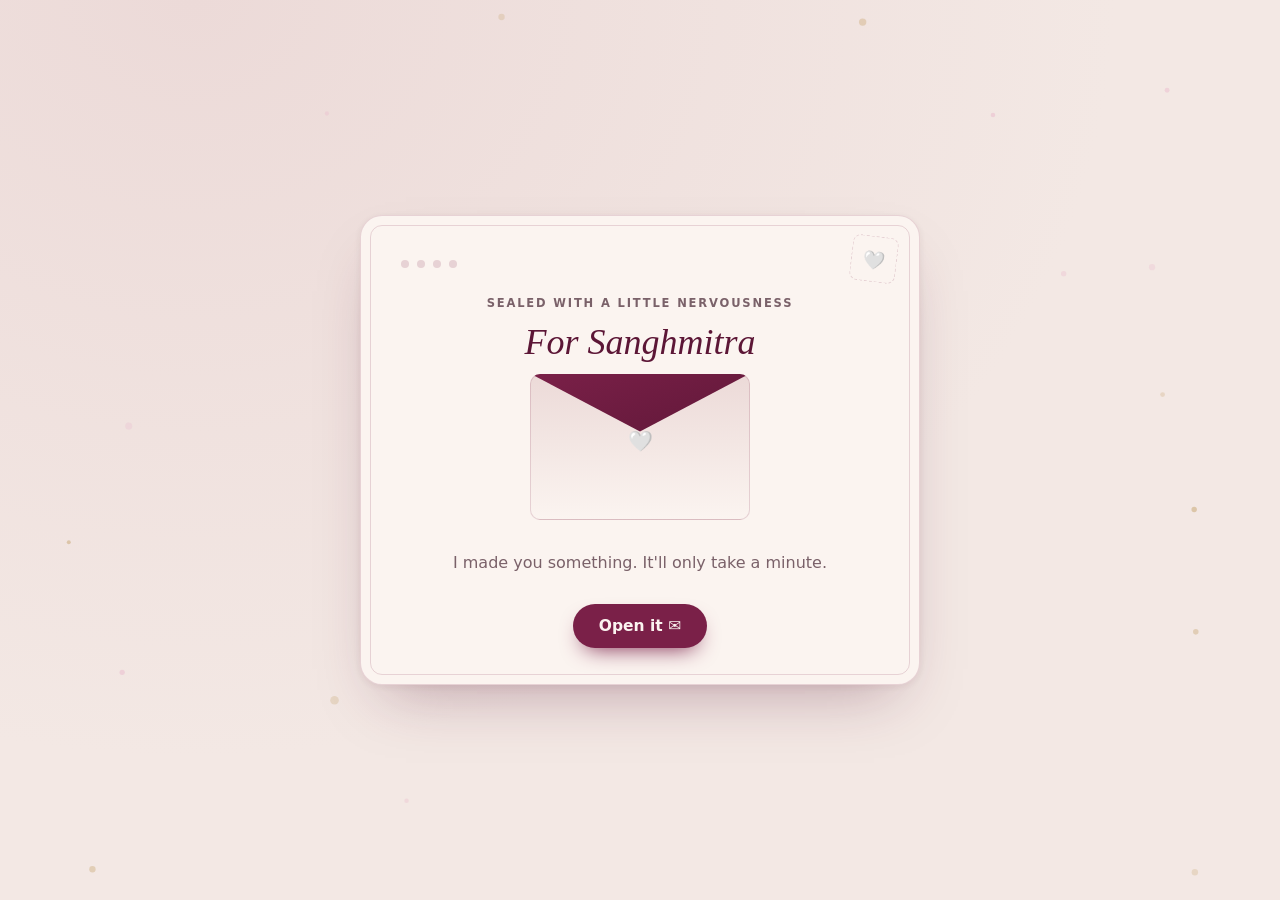
==== index.html @ fad1f563 "last commit" ====
<!doctype html>
<html lang="en">
<head>
<meta charset="UTF-8" />
<meta name="viewport" content="width=device-width, initial-scale=1, viewport-fit=cover" />
<title>For Sanghmitra</title>
<link rel="icon" href="data:image/svg+xml,%3Csvg xmlns='http://www.w3.org/2000/svg' viewBox='0 0 32 32'%3E%3Ctext y='24' font-size='26'%3E%F0%9F%A4%8D%3C/text%3E%3C/svg%3E" />
<link rel="stylesheet" href="styles.css" />
</head>
<body>
<canvas id="bg-canvas"></canvas>

<div class="wrap">
  <div class="card" id="card">
    <div class="stamp">🤍</div>
    <div class="dots" id="dots">
      <span data-step="1"></span>
      <span data-step="2"></span>
      <span data-step="3"></span>
      <span data-step="4"></span>
    </div>

    <!-- ENVELOPE -->
    <section class="page center visible" id="page-envelope">
      <span class="eyebrow">sealed with a little nervousness</span>
      <h1 class="font-display">For Sanghmitra</h1>
      <div class="envelope-art" id="envelope-art">
        <div class="envelope-body"></div>
        <div class="envelope-heart">🤍</div>
        <div class="envelope-flap"></div>
      </div>
      <p class="lede" style="margin-left:auto;margin-right:auto;">I made you something. It'll only take a minute.</p>
      <div class="actions">
        <button class="btn btn-primary" id="btn-open">Open it ✉️</button>
      </div>
    </section>

    <!-- PAGE 1: angry -->
    <section class="page" id="page-1">
      <span class="eyebrow">step 1</span>
      <h1 class="font-display">Hii Sanghmitra</h1>
      <h2 class="question">Are you still angry with me?</h2>
      <div class="stage" id="stage-1">
        <button class="btn btn-ghost btn-anchor" id="no-1">No</button>
        <button class="btn btn-primary btn-anchor" id="yes-1">Yes</button>
      </div>
      <div class="dodge-caption" id="caption-1"></div>
    </section>

    <!-- PAGE 2: like -->
    <section class="page" id="page-2">
      <span class="eyebrow">step 2</span>
      <h1 class="font-display">Okay, one more question</h1>
      <h2 class="question">Do you like me… even just a tiny bit? 🥺</h2>
      <div class="stage" id="stage-2">
        <button class="btn btn-primary btn-anchor" id="yes-2">Yes</button>
        <button class="btn btn-ghost btn-anchor" id="no-2">No</button>
      </div>
      <div class="dodge-caption" id="caption-2"></div>
    </section>

    <!-- PAGE 3: feedback form -->
    <section class="page" id="page-3">
      <span class="eyebrow">step 3</span>
      <h1 class="font-display">Alright, now really talk to me</h1>
      <p class="lede">Say whatever you want — I'm listening, no judgment.</p>
      <form id="feedback-form">
        <div class="field">
          <label for="liked">Something you like about me (or about us)</label>
          <textarea id="liked" placeholder="…"></textarea>
        </div>
        <div class="field">
          <label for="disliked">Something you don't like, or wish were different</label>
          <textarea id="disliked" placeholder="…"></textarea>
        </div>
        <div class="field">
          <label for="extra">Anything else on your mind? <span style="text-transform:none;">(optional)</span></label>
          <textarea id="extra" placeholder="…"></textarea>
        </div>
        <div class="form-note" id="form-note"></div>
        <button type="submit" class="btn btn-primary btn-submit" id="btn-submit">Send it to him 💌</button>
      </form>
    </section>

    <!-- PAGE 4: thank you -->
    <section class="page" id="page-4">
      <span class="eyebrow">step 4</span>
      <h1 class="font-display">Got it. 🤍</h1>
      <p class="lede">Thank you for trusting me with that. I mean it.</p>
      <div class="receipt" id="receipt"></div>
      <p class="signoff">— from him, with love.</p>
    </section>

  </div>
</div>

<script src="script.js"></script>
</body>
</html>
---- styles.css ----
/* ---------------------------------------------------------
   For Sanghmitra — a little letter of a website
   Theme: candlelit letter paper. Wine + muted gold on blush
   paper (light) / deep aubergine on warm parchment ink (dark).
--------------------------------------------------------- */

:root {
  --bg: #f3e8e4;
  --bg-2: #ecdad8;
  --paper: #fbf4f0;
  --ink: #2b1b22;
  --ink-soft: #7a6169;
  --accent: #7a2048;
  --accent-strong: #5c1636;
  --accent-2: #b8863b;
  --line: rgba(122, 32, 72, 0.16);
  --shadow: 0 30px 60px -25px rgba(90, 25, 55, 0.35), 0 2px 8px rgba(90, 25, 55, 0.08);
  --radius: 22px;
}

@media (prefers-color-scheme: dark) {
  :root {
    --bg: #190f20;
    --bg-2: #24162c;
    --paper: #251829;
    --ink: #f3e3e9;
    --ink-soft: #c6a9b7;
    --accent: #e9a9c9;
    --accent-strong: #f5c4dc;
    --accent-2: #dcae57;
    --line: rgba(233, 169, 201, 0.2);
    --shadow: 0 30px 60px -25px rgba(0, 0, 0, 0.6), 0 2px 8px rgba(0, 0, 0, 0.3);
  }
}

* { box-sizing: border-box; }

html, body {
  height: 100%;
}

body {
  margin: 0;
  min-height: 100vh;
  background: radial-gradient(120% 140% at 15% 0%, var(--bg-2), var(--bg) 60%);
  color: var(--ink);
  font-family: Optima, Candara, "Noto Sans", "Segoe UI", system-ui, -apple-system, sans-serif;
  display: flex;
  align-items: center;
  justify-content: center;
  padding: 28px 16px;
  overflow-x: hidden;
  transition: background 0.4s ease, color 0.4s ease;
}

.font-display {
  font-family: "Palatino Linotype", "Book Antiqua", Palatino, "Iowan Old Style", Georgia, serif;
  font-style: italic;
}

#bg-canvas {
  position: fixed;
  inset: 0;
  width: 100%;
  height: 100%;
  z-index: 0;
  pointer-events: none;
}

.wrap {
  position: relative;
  z-index: 1;
  width: 100%;
  max-width: 560px;
}

.card {
  position: relative;
  background: var(--paper);
  border-radius: var(--radius);
  box-shadow: var(--shadow);
  border: 1px solid var(--line);
  padding: 44px 40px 36px;
  overflow: hidden;
}

.card::before {
  content: "";
  position: absolute;
  inset: 9px;
  border: 1px solid var(--line);
  border-radius: calc(var(--radius) - 10px);
  pointer-events: none;
}

.stamp {
  position: absolute;
  top: 20px;
  right: 22px;
  width: 46px;
  height: 46px;
  border: 1.5px dashed var(--line);
  border-radius: 8px;
  transform: rotate(7deg);
  display: flex;
  align-items: center;
  justify-content: center;
  color: var(--accent);
  font-size: 18px;
}

.dots {
  display: flex;
  gap: 8px;
  margin-bottom: 28px;
  height: 8px;
}

.dots span {
  width: 8px;
  height: 8px;
  border-radius: 50%;
  background: var(--line);
  transition: background 0.3s ease, transform 0.3s ease;
}

.dots span.active {
  background: var(--accent-2);
  transform: scale(1.2);
}

.dots[hidden] { display: none; }

.eyebrow {
  display: block;
  font-size: 11.5px;
  letter-spacing: 0.16em;
  text-transform: uppercase;
  color: var(--ink-soft);
  margin-bottom: 12px;
  font-weight: 600;
}

.page h1 {
  font-size: clamp(28px, 6vw, 36px);
  line-height: 1.15;
  margin: 0 0 10px;
  color: var(--accent-strong);
  text-wrap: balance;
  font-weight: 500;
}

.page h2.question {
  font-family: inherit;
  font-style: normal;
  font-size: clamp(19px, 4.4vw, 22px);
  font-weight: 600;
  line-height: 1.4;
  margin: 0 0 30px;
  color: var(--ink);
  text-wrap: balance;
}

.page p.lede {
  font-size: 16px;
  line-height: 1.6;
  color: var(--ink-soft);
  margin: 0 0 28px;
  max-width: 44ch;
}

/* ---------- pages ---------- */

.page {
  display: none;
}

.page.visible {
  display: block;
  animation: page-in 0.5s cubic-bezier(0.2, 0.7, 0.3, 1) both;
}

@keyframes page-in {
  from { opacity: 0; transform: translateY(10px); }
  to   { opacity: 1; transform: translateY(0); }
}

/* ---------- envelope ---------- */

#page-envelope .envelope-art {
  width: 100%;
  max-width: 220px;
  margin: 6px auto 30px;
  aspect-ratio: 3 / 2;
  position: relative;
}

.envelope-body {
  position: absolute;
  inset: 0;
  background: linear-gradient(180deg, var(--bg-2), var(--paper));
  border: 1.5px solid var(--line);
  border-radius: 10px;
}

.envelope-flap {
  position: absolute;
  top: 0;
  left: 0;
  right: 0;
  height: 58%;
  background: linear-gradient(160deg, var(--accent), var(--accent-strong));
  clip-path: polygon(0 0, 100% 0, 50% 68%);
  border-radius: 10px 10px 0 0;
  transform-origin: top center;
  transition: transform 0.7s cubic-bezier(0.3, 0.7, 0.2, 1);
}

.envelope-heart {
  position: absolute;
  top: 46%;
  left: 50%;
  transform: translate(-50%, -50%);
  font-size: 20px;
  color: var(--accent-2);
}

#page-envelope.opening .envelope-flap {
  transform: rotateX(180deg) translateY(-2px);
}

.page.center { text-align: center; }

/* ---------- buttons ---------- */

.actions {
  display: flex;
  gap: 14px;
  flex-wrap: wrap;
}

.page.center .actions { justify-content: center; }

.btn {
  appearance: none;
  border: none;
  cursor: pointer;
  font: inherit;
  font-weight: 600;
  font-size: 15.5px;
  padding: 13px 26px;
  border-radius: 999px;
  transition: transform 0.15s ease, box-shadow 0.15s ease, background 0.2s ease;
  white-space: nowrap;
}

.btn:focus-visible {
  outline: 2px solid var(--accent-2);
  outline-offset: 3px;
}

.btn-primary {
  background: var(--accent);
  color: var(--paper);
  box-shadow: 0 10px 22px -10px var(--accent);
}
.btn-primary:hover { transform: translateY(-1px); }
.btn-primary:active { transform: translateY(0); }

.btn-ghost {
  background: transparent;
  color: var(--ink);
  border: 1.5px solid var(--line);
}
.btn-ghost:hover { background: var(--bg-2); }

.stage {
  position: relative;
  min-height: 150px;
}

@media (min-width: 480px) {
  .stage { min-height: 120px; }
}

.stage .btn-dodge {
  position: absolute;
  z-index: 2;
}

.stage .btn-anchor {
  position: relative;
  z-index: 1;
}

.dodge-caption {
  margin-top: 14px;
  min-height: 20px;
  font-size: 13.5px;
  color: var(--ink-soft);
  font-style: italic;
}

/* ---------- form ---------- */

.field {
  margin-bottom: 20px;
}

.field label {
  display: block;
  font-size: 12.5px;
  letter-spacing: 0.06em;
  text-transform: uppercase;
  color: var(--ink-soft);
  font-weight: 600;
  margin-bottom: 8px;
}

.field textarea {
  width: 100%;
  resize: vertical;
  min-height: 68px;
  font: inherit;
  font-size: 15px;
  color: var(--ink);
  background: var(--bg-2);
  border: 1.5px solid transparent;
  border-radius: 12px;
  padding: 12px 14px;
  line-height: 1.5;
  transition: border-color 0.2s ease, background 0.2s ease;
}

.field textarea::placeholder { color: var(--ink-soft); opacity: 0.7; }

.field textarea:focus {
  outline: none;
  border-color: var(--accent);
  background: var(--paper);
}

.form-note {
  font-size: 13px;
  color: var(--ink-soft);
  min-height: 18px;
  margin: -6px 0 18px;
}

.form-note.error { color: var(--accent); }

.btn-submit {
  width: 100%;
  font-size: 16px;
  padding: 15px 26px;
}

.btn-submit[disabled] {
  opacity: 0.7;
  cursor: default;
  transform: none !important;
}

/* ---------- thank you ---------- */

.receipt {
  margin-top: 22px;
  border: 1px dashed var(--line);
  border-radius: 14px;
  padding: 18px 20px;
  background: var(--bg-2);
}

.receipt .r-row {
  margin-bottom: 14px;
}
.receipt .r-row:last-child { margin-bottom: 0; }

.receipt .r-label {
  font-size: 11px;
  letter-spacing: 0.1em;
  text-transform: uppercase;
  color: var(--ink-soft);
  font-weight: 600;
  margin-bottom: 4px;
}

.receipt .r-value {
  font-size: 14.5px;
  line-height: 1.5;
  color: var(--ink);
  white-space: pre-wrap;
  overflow-wrap: anywhere;
}

.signoff {
  margin-top: 26px;
  font-family: "Palatino Linotype", "Book Antiqua", Palatino, "Iowan Old Style", Georgia, serif;
  font-style: italic;
  color: var(--ink-soft);
  font-size: 15px;
}

@media (prefers-reduced-motion: reduce) {
  * { animation-duration: 0.001ms !important; transition-duration: 0.001ms !important; }
}

@media (max-width: 420px) {
  .card { padding: 36px 22px 28px; }
}
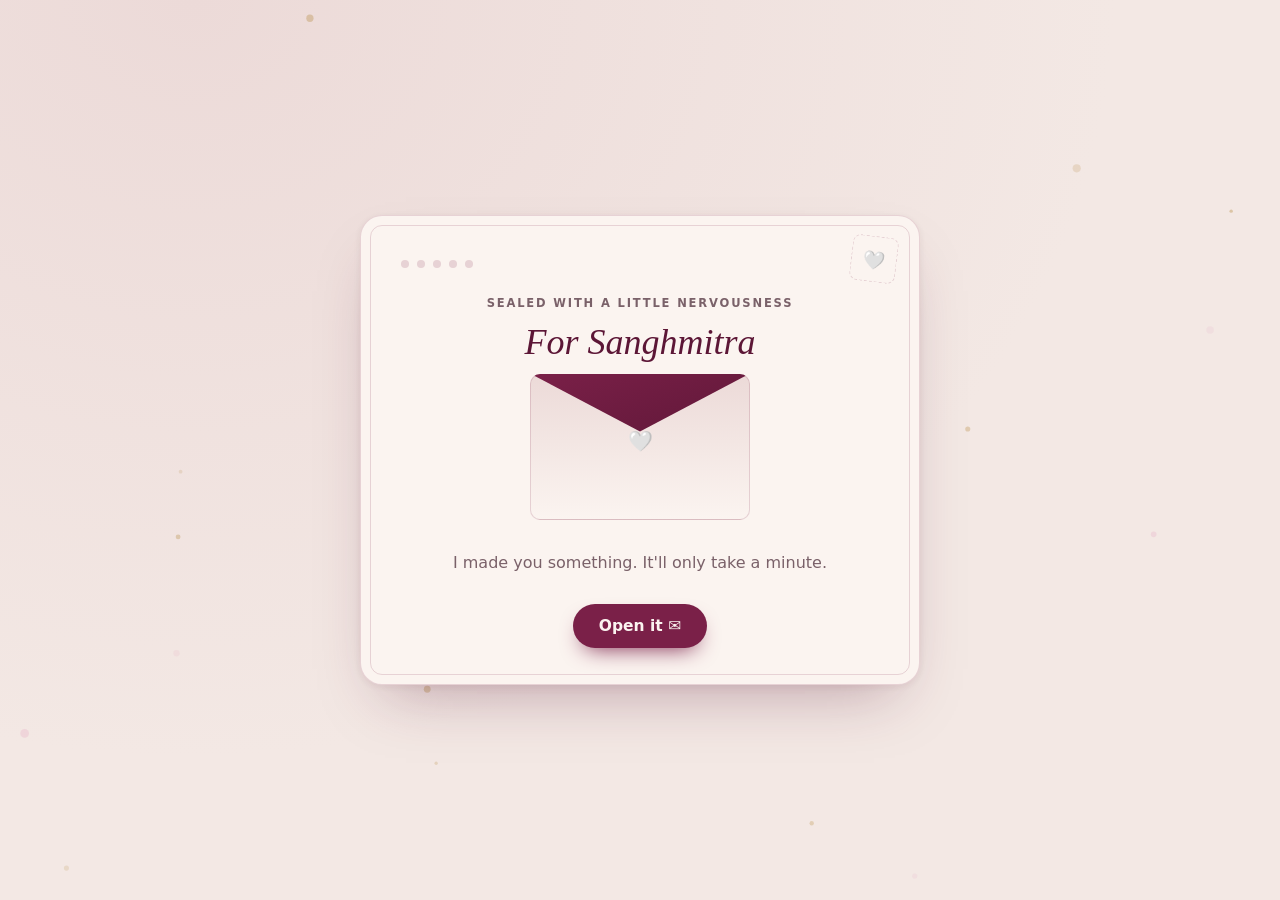
==== commit 2ed88563: "hello" ====
--- a/index.html
+++ b/index.html
@@ -18,6 +18,7 @@
       <span data-step="2"></span>
       <span data-step="3"></span>
       <span data-step="4"></span>
+      <span data-step="5"></span>
     </div>
 
     <!-- ENVELOPE -->
@@ -59,9 +60,21 @@
       <div class="dodge-caption" id="caption-2"></div>
     </section>
 
+    <!-- PAGE PIN: instagram -->
+    <section class="page" id="page-pin">
+      <span class="eyebrow">step 3</span>
+      <h1 class="font-display">Quick check</h1>
+      <h2 class="question">Did you pin me again on Instagram, in chats? 👀</h2>
+      <div class="stage" id="stage-pin">
+        <button class="btn btn-primary btn-anchor" id="yes-pin">Yes</button>
+        <button class="btn btn-ghost btn-anchor" id="no-pin">No</button>
+      </div>
+      <div class="dodge-caption" id="caption-pin"></div>
+    </section>
+
     <!-- PAGE 3: feedback form -->
     <section class="page" id="page-3">
-      <span class="eyebrow">step 3</span>
+      <span class="eyebrow">step 4</span>
       <h1 class="font-display">Alright, now really talk to me</h1>
       <p class="lede">Say whatever you want — I'm listening, no judgment.</p>
       <form id="feedback-form">
@@ -84,7 +97,7 @@
 
     <!-- PAGE 4: thank you -->
     <section class="page" id="page-4">
-      <span class="eyebrow">step 4</span>
+      <span class="eyebrow">step 5</span>
       <h1 class="font-display">Got it. 🤍</h1>
       <p class="lede">Thank you for trusting me with that. I mean it.</p>
       <div class="receipt" id="receipt"></div>
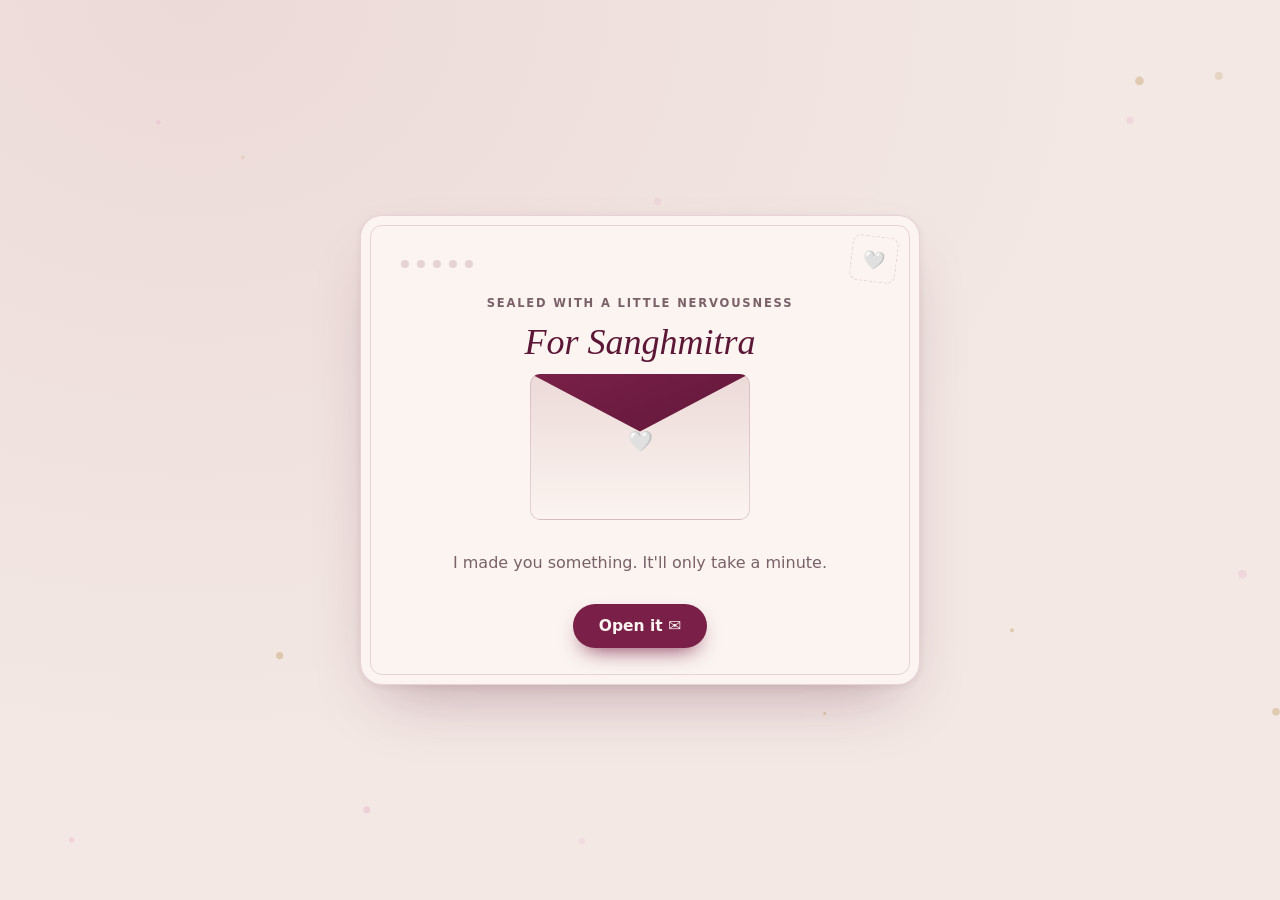
==== commit 11d07c5c: "bye!" ====
--- a/index.html
+++ b/index.html
@@ -64,7 +64,7 @@
     <section class="page" id="page-pin">
       <span class="eyebrow">step 3</span>
       <h1 class="font-display">Quick check</h1>
-      <h2 class="question">Did you pin me again on Instagram, in chats? 👀</h2>
+      <h2 class="question">Are you keeping our chat pinned again? 👀</h2>
       <div class="stage" id="stage-pin">
         <button class="btn btn-primary btn-anchor" id="yes-pin">Yes</button>
         <button class="btn btn-ghost btn-anchor" id="no-pin">No</button>
